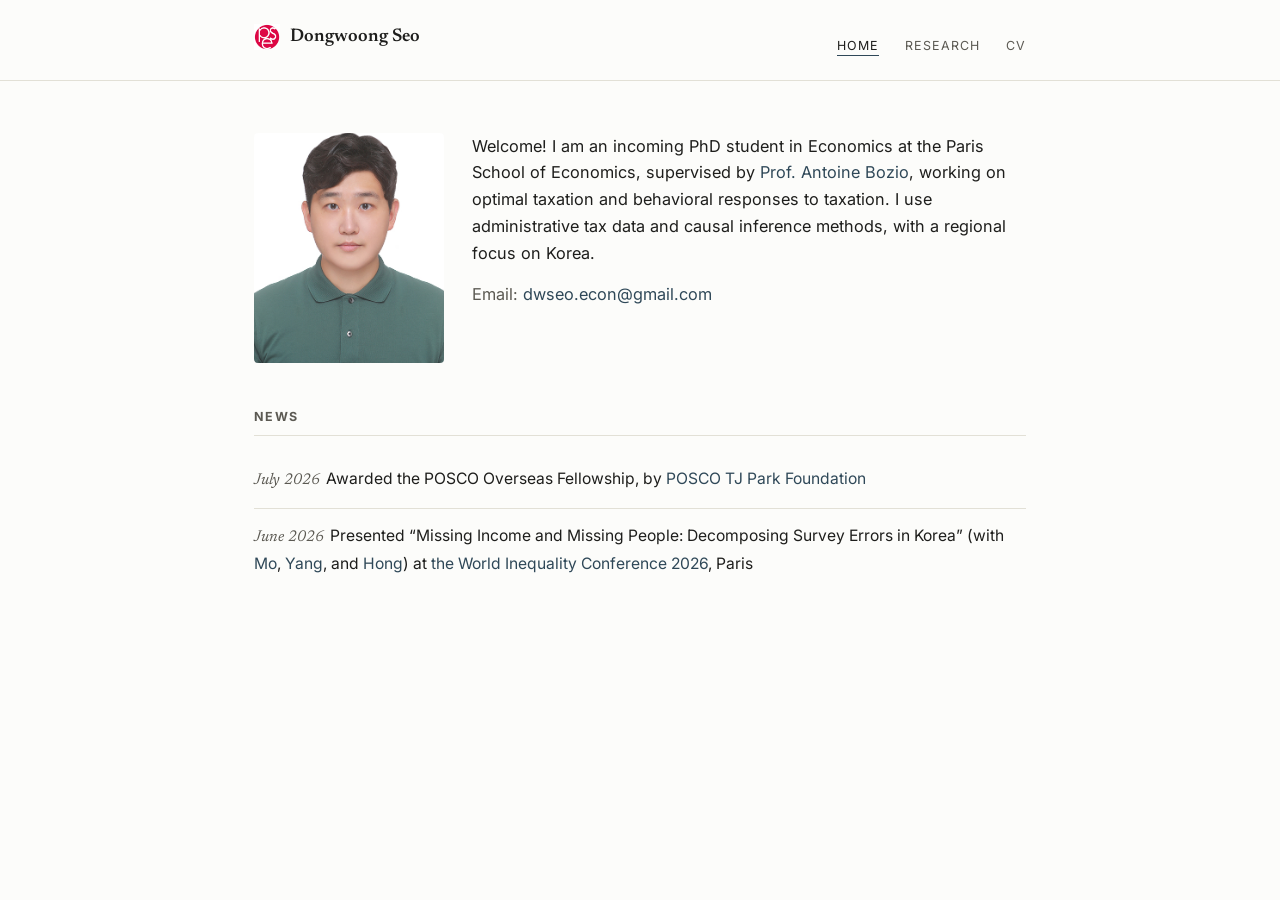
==== index.html @ e3798bc9 "update" ====
<!DOCTYPE html>
<html lang="en">
<head>
<meta charset="UTF-8">
<meta name="viewport" content="width=device-width, initial-scale=1">
<title>Dongwoong Seo</title>
<meta name="description" content="Dongwoong Seo — PhD student in Economics, Paris School of Economics. Optimal taxation and behavioral responses to taxation.">
<meta property="og:title" content="Dongwoong Seo">
<meta property="og:type" content="website">
<meta property="og:description" content="PhD student in Economics, Paris School of Economics. Optimal taxation and behavioral responses to taxation.">
<link rel="preconnect" href="https://fonts.googleapis.com">
<link rel="preconnect" href="https://fonts.gstatic.com" crossorigin>
<link href="https://fonts.googleapis.com/css2?family=Newsreader:wght@400;500;600&family=Inter:wght@400;500;600&display=swap" rel="stylesheet">
<style>
  :root{
    --bg:#fcfcfa;
    --ink:#1e1e1c;
    --ink-soft:#5b5952;
    --line:#e2e0d6;
    --accent:#2f4858;
    --serif:'Newsreader','Iowan Old Style',Georgia,'Times New Roman',serif;
    --sans:'Inter',-apple-system,BlinkMacSystemFont,'Segoe UI',sans-serif;
    --maxw:820px;
  }
  *{box-sizing:border-box;}
  body{
    margin:0; background:var(--bg); color:var(--ink);
    font-family:var(--sans); font-size:16px; line-height:1.65;
    -webkit-font-smoothing:antialiased;
  }
  a{color:var(--accent); text-decoration:none; border-bottom:1px solid transparent; transition:border-color .15s ease;}
  a:hover{border-bottom-color:var(--accent);}
  a:focus-visible{outline:2px solid var(--accent); outline-offset:2px; border-radius:2px;}
  .wrap{max-width:var(--maxw); margin:0 auto; padding:0 24px;}
  header.site-header{border-bottom:1px solid var(--line); padding:22px 0;}
  header.site-header .wrap{display:flex; align-items:baseline; justify-content:space-between; flex-wrap:wrap; gap:12px;}
  .brand{font-family:var(--serif); font-size:1.15rem; font-weight:600; color:var(--ink); display:flex; align-items:center; gap:10px;}
  .brand-logo{height:26px; width:auto;}
  .brand:hover{border-bottom:none; color:var(--accent);}
  nav.site-nav a{
    font-family:var(--sans); font-size:.78rem; letter-spacing:.08em; text-transform:uppercase;
    color:var(--ink-soft); margin-left:22px; border-bottom:1px solid transparent; padding-bottom:2px;
  }
  nav.site-nav a:first-child{margin-left:0;}
  nav.site-nav a:hover, nav.site-nav a.active{color:var(--ink); border-bottom-color:var(--accent);}
  main{padding:52px 0 80px;}
  h1{font-family:var(--serif); font-weight:600; font-size:2.1rem; margin:0 0 28px; letter-spacing:-.01em;}
  h2.eyebrow{
    font-family:var(--sans); font-size:.78rem; letter-spacing:.12em; text-transform:uppercase;
    color:var(--ink-soft); margin:44px 0 16px; padding-bottom:8px; border-bottom:1px solid var(--line);
  }
  .intro{display:flex; gap:28px; align-items:flex-start; flex-wrap:wrap; margin-bottom:8px;}
  .intro img{width:190px; height:230px; object-fit:cover; border-radius:4px; flex-shrink:0; background:var(--line);}
  .intro .bio{flex:1; min-width:240px;}
  .bio p{margin:0 0 14px; font-size:1.02rem;}
  .email{font-size:.95rem; color:var(--ink-soft);}
  ul.news{list-style:none; margin:0; padding:0;}
  ul.news li{padding:14px 0; border-bottom:1px solid var(--line); font-size:.98rem;}
  ul.news li:last-child{border-bottom:none;}
  ul.news .date{font-family:var(--serif); font-style:italic; color:var(--ink-soft); margin-right:6px;}
  @media (max-width:520px){
    .intro img{width:140px; height:170px;}
    h1{font-size:1.7rem;}
  }
</style>
</head>
<body>

<header class="site-header">
  <div class="wrap">
    <a class="brand" href="index.html">
      <img src="assets/pse_logo.jpg" alt="Paris School of Economics" class="brand-logo">
      Dongwoong Seo
    </a>
    <nav class="site-nav">
      <a href="index.html" class="active">Home</a>
      <a href="research.html">Research</a>
      <a href="cv.html">CV</a>
    </nav>
  </div>
</header>

<main>
  <div class="wrap">

    <div class="intro">
      <img src="assets/photo.png" alt="Dongwoong Seo">
      <div class="bio">
        <p>Welcome! I am an incoming PhD student in Economics at the Paris School of Economics, supervised by <a href="https://www.parisschoolofeconomics.com/bozio-antoine/en/index.htm">Prof. Antoine Bozio</a>, working on optimal taxation and behavioral responses to taxation. I use administrative tax data and causal inference methods, with a regional focus on Korea.</p>
        <p class="email">Email: <a href="mailto:dwseo.econ@gmail.com">dwseo.econ@gmail.com</a></p>
      </div>
    </div>

    <h2 class="eyebrow">News</h2>
    <ul class="news">
      <li><span class="date">July 2026</span>Awarded the POSCO Overseas Fellowship, by <a href="https://www.postf.org/en">POSCO TJ Park Foundation</a></li>
      <li><span class="date">June 2026</span>Presented &ldquo;Missing Income and Missing People: Decomposing Survey Errors in Korea&rdquo; (with <a href="https://sites.google.com/view/zhexunmo/home">Mo</a>, <a href="https://sites.google.com/view/lyang/">Yang</a>, and <a href="https://sites.google.com/view/sehyunhong/">Hong</a>) at <a href="https://inequalitylab.world/en/event/world-inequality-conference-2026/">the World Inequality Conference 2026</a>, Paris</li>
    </ul>

  </div>
</main>

</body>
</html>
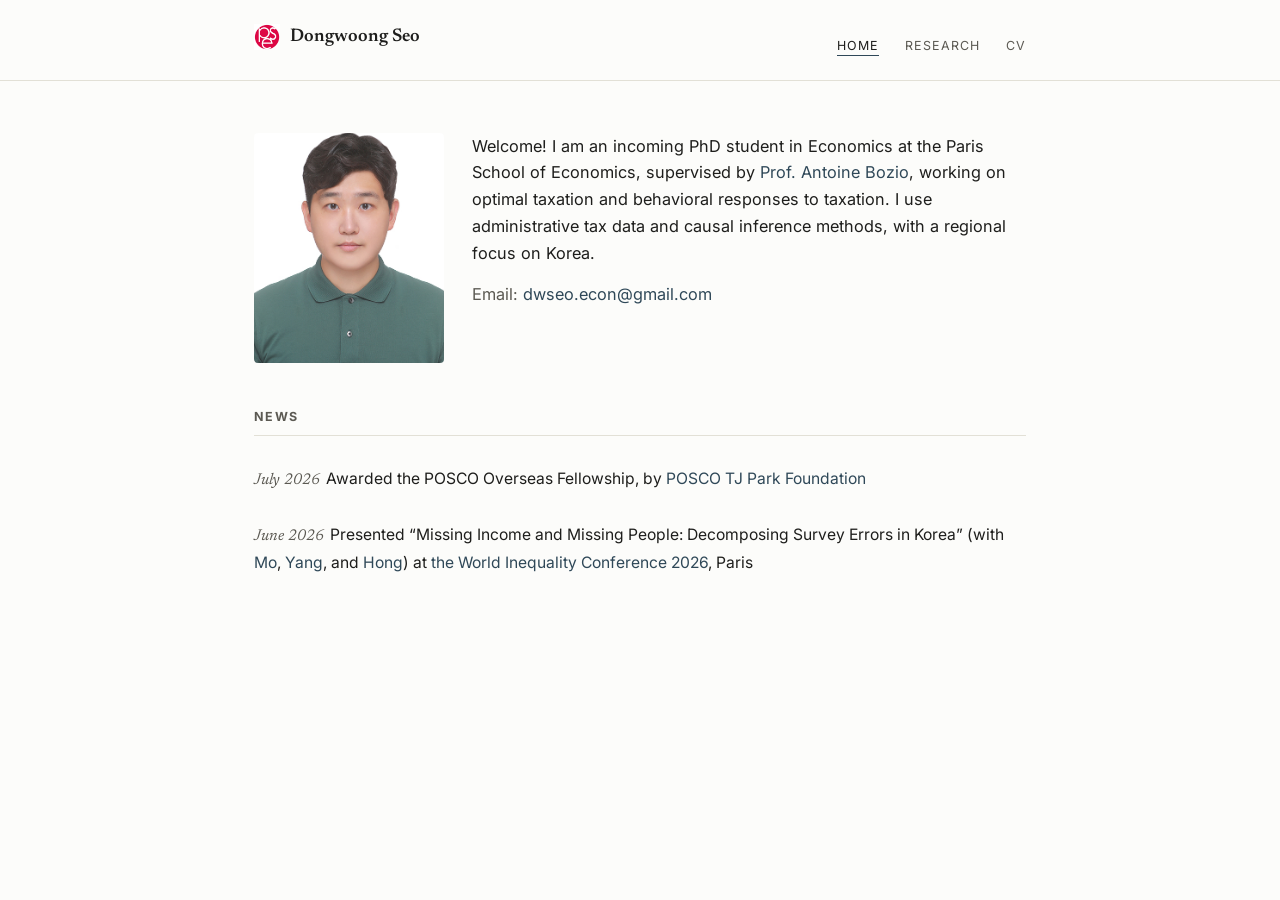
==== commit f1575b7b: "Update index.html" ====
--- a/index.html
+++ b/index.html
@@ -55,8 +55,7 @@
   .bio p{margin:0 0 14px; font-size:1.02rem;}
   .email{font-size:.95rem; color:var(--ink-soft);}
   ul.news{list-style:none; margin:0; padding:0;}
-  ul.news li{padding:14px 0; border-bottom:1px solid var(--line); font-size:.98rem;}
-  ul.news li:last-child{border-bottom:none;}
+  ul.news li{padding:14px 0; font-size:.98rem;}
   ul.news .date{font-family:var(--serif); font-style:italic; color:var(--ink-soft); margin-right:6px;}
   @media (max-width:520px){
     .intro img{width:140px; height:170px;}
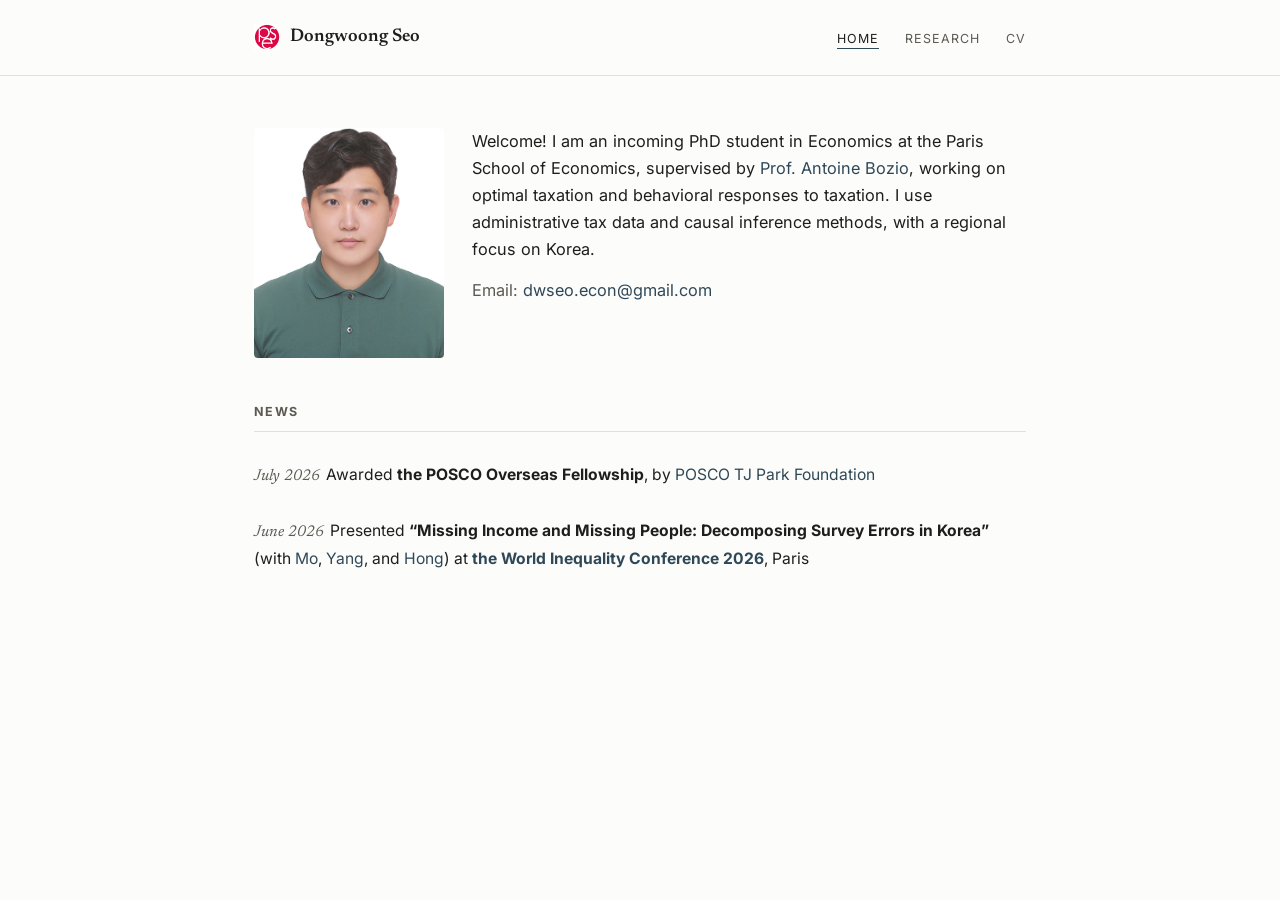
==== commit f1be5d1f: "updates" ====
--- a/index.html
+++ b/index.html
@@ -1,6 +1,7 @@
 <!DOCTYPE html>
 <html lang="en">
 <head>
+<meta name="google-site-verification" content="3j14vcpH-zvNJP-t5T4-k__dQVW7vxR4DlGUwAoXngc" />
 <meta charset="UTF-8">
 <meta name="viewport" content="width=device-width, initial-scale=1">
 <title>Dongwoong Seo</title>
@@ -33,7 +34,7 @@
   a:focus-visible{outline:2px solid var(--accent); outline-offset:2px; border-radius:2px;}
   .wrap{max-width:var(--maxw); margin:0 auto; padding:0 24px;}
   header.site-header{border-bottom:1px solid var(--line); padding:22px 0;}
-  header.site-header .wrap{display:flex; align-items:baseline; justify-content:space-between; flex-wrap:wrap; gap:12px;}
+  header.site-header .wrap{display:flex; align-items:center; justify-content:space-between; flex-wrap:wrap; gap:12px;}
   .brand{font-family:var(--serif); font-size:1.15rem; font-weight:600; color:var(--ink); display:flex; align-items:center; gap:10px;}
   .brand-logo{height:26px; width:auto;}
   .brand:hover{border-bottom:none; color:var(--accent);}
@@ -92,8 +93,8 @@
 
     <h2 class="eyebrow">News</h2>
     <ul class="news">
-      <li><span class="date">July 2026</span>Awarded the POSCO Overseas Fellowship, by <a href="https://www.postf.org/en">POSCO TJ Park Foundation</a></li>
-      <li><span class="date">June 2026</span>Presented &ldquo;Missing Income and Missing People: Decomposing Survey Errors in Korea&rdquo; (with <a href="https://sites.google.com/view/zhexunmo/home">Mo</a>, <a href="https://sites.google.com/view/lyang/">Yang</a>, and <a href="https://sites.google.com/view/sehyunhong/">Hong</a>) at <a href="https://inequalitylab.world/en/event/world-inequality-conference-2026/">the World Inequality Conference 2026</a>, Paris</li>
+      <li><span class="date">July 2026</span>Awarded <strong>the POSCO Overseas Fellowship</strong>, by <a href="https://www.postf.org/en">POSCO TJ Park Foundation</a></li>
+      <li><span class="date">June 2026</span>Presented <strong>&ldquo;Missing Income and Missing People: Decomposing Survey Errors in Korea&rdquo;</strong> (with <a href="https://sites.google.com/view/zhexunmo/home">Mo</a>, <a href="https://sites.google.com/view/lyang/">Yang</a>, and <a href="https://sites.google.com/view/sehyunhong/">Hong</a>) at <a href="https://inequalitylab.world/en/event/world-inequality-conference-2026/"><strong>the World Inequality Conference 2026</strong></a>, Paris</li>
     </ul>
 
   </div>
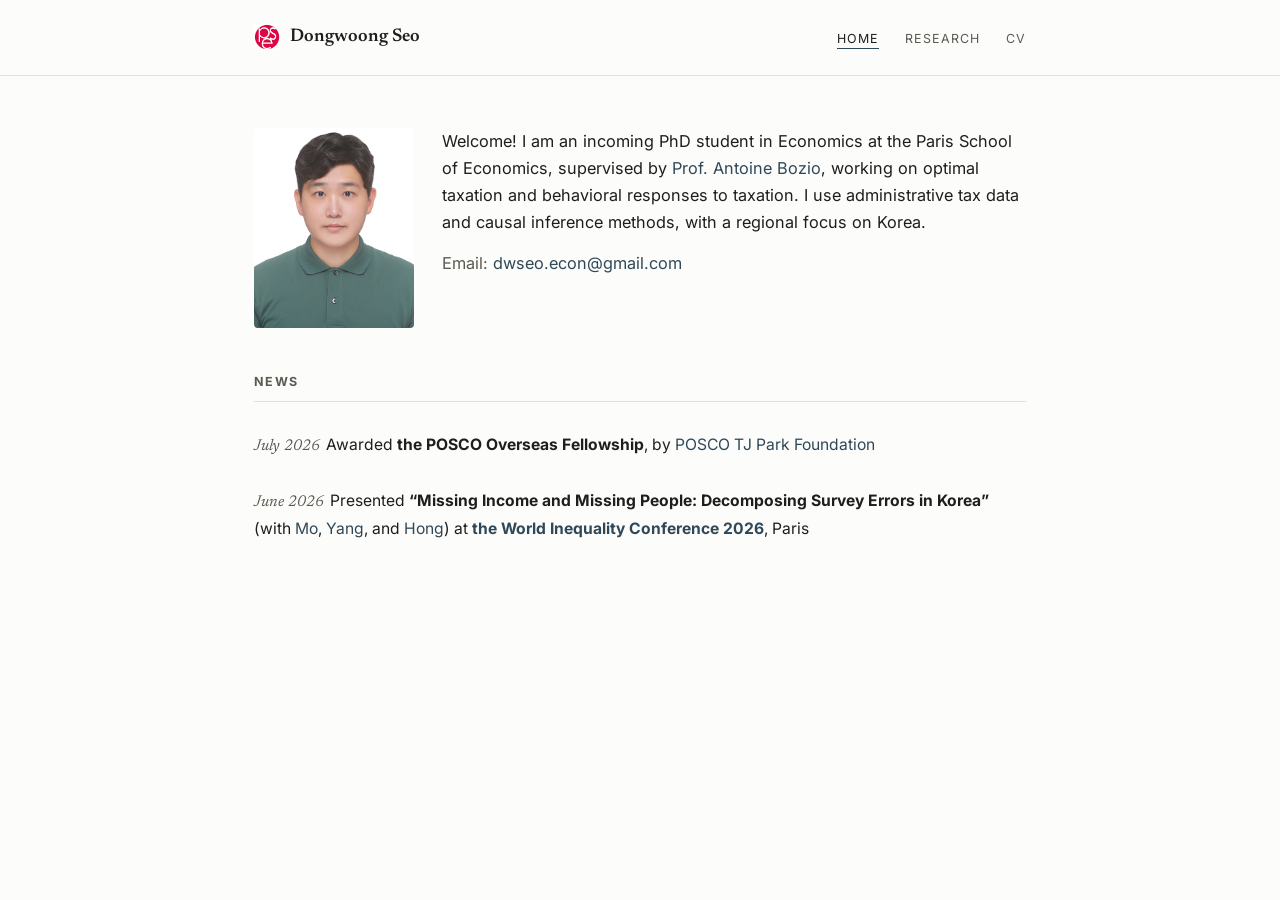
==== commit b709a956: "update" ====
--- a/index.html
+++ b/index.html
@@ -12,57 +12,7 @@
 <link rel="preconnect" href="https://fonts.googleapis.com">
 <link rel="preconnect" href="https://fonts.gstatic.com" crossorigin>
 <link href="https://fonts.googleapis.com/css2?family=Newsreader:wght@400;500;600&family=Inter:wght@400;500;600&display=swap" rel="stylesheet">
-<style>
-  :root{
-    --bg:#fcfcfa;
-    --ink:#1e1e1c;
-    --ink-soft:#5b5952;
-    --line:#e2e0d6;
-    --accent:#2f4858;
-    --serif:'Newsreader','Iowan Old Style',Georgia,'Times New Roman',serif;
-    --sans:'Inter',-apple-system,BlinkMacSystemFont,'Segoe UI',sans-serif;
-    --maxw:820px;
-  }
-  *{box-sizing:border-box;}
-  body{
-    margin:0; background:var(--bg); color:var(--ink);
-    font-family:var(--sans); font-size:16px; line-height:1.65;
-    -webkit-font-smoothing:antialiased;
-  }
-  a{color:var(--accent); text-decoration:none; border-bottom:1px solid transparent; transition:border-color .15s ease;}
-  a:hover{border-bottom-color:var(--accent);}
-  a:focus-visible{outline:2px solid var(--accent); outline-offset:2px; border-radius:2px;}
-  .wrap{max-width:var(--maxw); margin:0 auto; padding:0 24px;}
-  header.site-header{border-bottom:1px solid var(--line); padding:22px 0;}
-  header.site-header .wrap{display:flex; align-items:center; justify-content:space-between; flex-wrap:wrap; gap:12px;}
-  .brand{font-family:var(--serif); font-size:1.15rem; font-weight:600; color:var(--ink); display:flex; align-items:center; gap:10px;}
-  .brand-logo{height:26px; width:auto;}
-  .brand:hover{border-bottom:none; color:var(--accent);}
-  nav.site-nav a{
-    font-family:var(--sans); font-size:.78rem; letter-spacing:.08em; text-transform:uppercase;
-    color:var(--ink-soft); margin-left:22px; border-bottom:1px solid transparent; padding-bottom:2px;
-  }
-  nav.site-nav a:first-child{margin-left:0;}
-  nav.site-nav a:hover, nav.site-nav a.active{color:var(--ink); border-bottom-color:var(--accent);}
-  main{padding:52px 0 80px;}
-  h1{font-family:var(--serif); font-weight:600; font-size:2.1rem; margin:0 0 28px; letter-spacing:-.01em;}
-  h2.eyebrow{
-    font-family:var(--sans); font-size:.78rem; letter-spacing:.12em; text-transform:uppercase;
-    color:var(--ink-soft); margin:44px 0 16px; padding-bottom:8px; border-bottom:1px solid var(--line);
-  }
-  .intro{display:flex; gap:28px; align-items:flex-start; flex-wrap:wrap; margin-bottom:8px;}
-  .intro img{width:190px; height:230px; object-fit:cover; border-radius:4px; flex-shrink:0; background:var(--line);}
-  .intro .bio{flex:1; min-width:240px;}
-  .bio p{margin:0 0 14px; font-size:1.02rem;}
-  .email{font-size:.95rem; color:var(--ink-soft);}
-  ul.news{list-style:none; margin:0; padding:0;}
-  ul.news li{padding:14px 0; font-size:.98rem;}
-  ul.news .date{font-family:var(--serif); font-style:italic; color:var(--ink-soft); margin-right:6px;}
-  @media (max-width:520px){
-    .intro img{width:140px; height:170px;}
-    h1{font-size:1.7rem;}
-  }
-</style>
+<link rel="stylesheet" href="style.css">
 </head>
 <body>
 
@@ -72,6 +22,8 @@
       <img src="assets/pse_logo.jpg" alt="Paris School of Economics" class="brand-logo">
       Dongwoong Seo
     </a>
+    <input type="checkbox" id="nav-toggle" class="nav-toggle-checkbox">
+    <label for="nav-toggle" class="nav-toggle-label">&#9776;</label>
     <nav class="site-nav">
       <a href="index.html" class="active">Home</a>
       <a href="research.html">Research</a>
--- a/style.css
+++ b/style.css
@@ -0,0 +1,86 @@
+:root{
+  --bg:#fcfcfa;
+  --ink:#1e1e1c;
+  --ink-soft:#5b5952;
+  --line:#e2e0d6;
+  --accent:#2f4858;
+  --unavailable:#b7b4a8;
+  --serif:'Newsreader','Iowan Old Style',Georgia,'Times New Roman',serif;
+  --sans:'Inter',-apple-system,BlinkMacSystemFont,'Segoe UI',sans-serif;
+  --maxw:820px;
+}
+*{box-sizing:border-box;}
+body{
+  margin:0; background:var(--bg); color:var(--ink);
+  font-family:var(--sans); font-size:16px; line-height:1.65;
+  -webkit-font-smoothing:antialiased;
+}
+a{color:var(--accent); text-decoration:none; border-bottom:1px solid transparent; transition:border-color .15s ease;}
+a:hover{border-bottom-color:var(--accent);}
+a:focus-visible{outline:2px solid var(--accent); outline-offset:2px; border-radius:2px;}
+
+.wrap{max-width:var(--maxw); margin:0 auto; padding:0 24px;}
+
+header.site-header{border-bottom:1px solid var(--line); padding:22px 0;}
+header.site-header .wrap{display:flex; align-items:center; justify-content:space-between; flex-wrap:wrap; gap:12px;}
+.brand{font-family:var(--serif); font-size:1.15rem; font-weight:600; color:var(--ink); display:flex; align-items:center; gap:10px;}
+.brand-logo{height:26px; width:auto;}
+.brand:hover{border-bottom:none; color:var(--accent);}
+
+/* Tab-style nav */
+nav.site-nav a{
+  font-family:var(--sans); font-size:.78rem; letter-spacing:.08em; text-transform:uppercase;
+  color:var(--ink-soft); margin-left:22px; border-bottom:1px solid transparent; padding-bottom:2px;
+}
+nav.site-nav a:first-child{margin-left:0;}
+nav.site-nav a:hover, nav.site-nav a.active{color:var(--ink); border-bottom-color:var(--accent);}
+
+.nav-toggle-checkbox{display:none;}
+.nav-toggle-label{display:none; cursor:pointer; font-size:1.5rem; line-height:1; padding:4px 8px; color:var(--ink);}
+
+main{padding:52px 0 80px;}
+main p{font-size:1.02rem;}
+
+h1{font-family:var(--serif); font-weight:600; font-size:2.1rem; margin:0 0 28px; letter-spacing:-.01em;}
+
+h2.eyebrow{
+  font-family:var(--sans); font-size:.78rem; letter-spacing:.12em; text-transform:uppercase;
+  color:var(--ink-soft); margin:44px 0 16px; padding-bottom:8px; border-bottom:1px solid var(--line);
+}
+h1 + h2.eyebrow{margin-top:0;}
+
+/* Home: photo + bio intro */
+.intro{display:flex; gap:28px; align-items:flex-start; flex-wrap:wrap; margin-bottom:8px;}
+.intro img{width:160px; height:200px; object-fit:cover; border-radius:4px; flex-shrink:0; background:var(--line);}.intro .bio{flex:1; min-width:240px;}
+.bio p{margin:0 0 14px; font-size:1.02rem;}
+.email{font-size:.95rem; color:var(--ink-soft);}
+
+/* Home: news list */
+ul.news{list-style:none; margin:0; padding:0;}
+ul.news li{padding:14px 0; font-size:.98rem;}
+ul.news .date{font-family:var(--serif); font-style:italic; color:var(--ink-soft); margin-right:6px;}
+
+/* Research: publication list */
+.pub{margin-bottom:40px;}
+.pub h3{font-family:var(--serif); font-weight:600; font-size:1.12rem; margin:0 0 6px; line-height:1.4;}
+.pub .authors{font-size:.92rem; color:var(--ink-soft); margin-bottom:8px;}
+.pub .links{font-size:.8rem; letter-spacing:.04em; text-transform:uppercase;}
+.pub .links .sep{margin:0 8px; color:var(--line);}
+.pub .links .unavailable{color:var(--unavailable); cursor:default;}
+.pub .note{font-size:.92rem; color:var(--ink-soft); margin-top:10px;}
+
+@media (max-width:520px){
+  h1{font-size:1.7rem;}
+  header.site-header .wrap{row-gap:14px;}
+  .brand-logo{height:32px;}
+
+  .nav-toggle-label{display:block;}
+  nav.site-nav{display:none; width:100%; margin-top:4px;}
+  nav.site-nav a{display:block; margin-left:0; padding:10px 0; border-bottom:1px solid var(--line);}
+  nav.site-nav a:last-child{border-bottom:none;}
+  .nav-toggle-checkbox:checked ~ nav.site-nav{display:block;}
+
+  /* keep photo beside the text instead of stacking, just smaller */
+  .intro{gap:16px;}
+.intro img{width:160px; height:200px; object-fit:cover; border-radius:4px; flex-shrink:0; background:var(--line);}  .intro .bio{min-width:0;}
+}
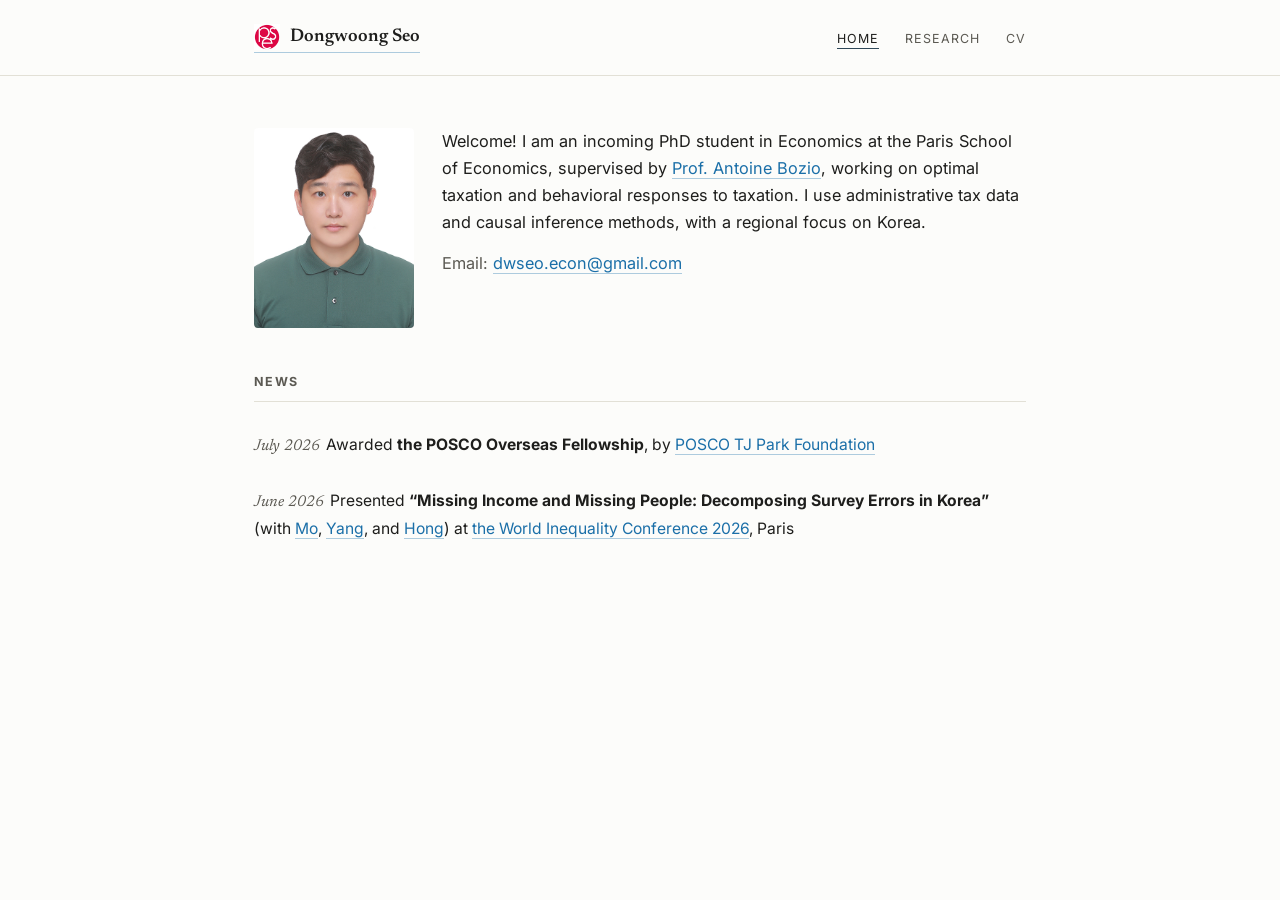
==== commit cbe70364: "update" ====
--- a/index.html
+++ b/index.html
@@ -46,7 +46,7 @@
     <h2 class="eyebrow">News</h2>
     <ul class="news">
       <li><span class="date">July 2026</span>Awarded <strong>the POSCO Overseas Fellowship</strong>, by <a href="https://www.postf.org/en">POSCO TJ Park Foundation</a></li>
-      <li><span class="date">June 2026</span>Presented <strong>&ldquo;Missing Income and Missing People: Decomposing Survey Errors in Korea&rdquo;</strong> (with <a href="https://sites.google.com/view/zhexunmo/home">Mo</a>, <a href="https://sites.google.com/view/lyang/">Yang</a>, and <a href="https://sites.google.com/view/sehyunhong/">Hong</a>) at <a href="https://inequalitylab.world/en/event/world-inequality-conference-2026/"><strong>the World Inequality Conference 2026</strong></a>, Paris</li>
+      <li><span class="date">June 2026</span>Presented <strong>&ldquo;Missing Income and Missing People: Decomposing Survey Errors in Korea&rdquo;</strong> (with <a href="https://sites.google.com/view/zhexunmo/home">Mo</a>, <a href="https://sites.google.com/view/lyang/">Yang</a>, and <a href="https://sites.google.com/view/sehyunhong/">Hong</a>) at <a href="https://inequalitylab.world/en/event/world-inequality-conference-2026/">the World Inequality Conference 2026</a>, Paris</li>
     </ul>
 
   </div>
--- a/style.css
+++ b/style.css
@@ -1,6 +1,7 @@
 :root{
   --bg:#fcfcfa;
   --ink:#1e1e1c;
+  --link:#1b6fa8;
   --ink-soft:#5b5952;
   --line:#e2e0d6;
   --accent:#2f4858;
@@ -15,8 +16,8 @@
   font-family:var(--sans); font-size:16px; line-height:1.65;
   -webkit-font-smoothing:antialiased;
 }
-a{color:var(--accent); text-decoration:none; border-bottom:1px solid transparent; transition:border-color .15s ease;}
-a:hover{border-bottom-color:var(--accent);}
+a{color:var(--link); text-decoration:none; border-bottom:1px solid rgba(27,111,168,.35); transition:border-color .15s ease;}
+a:hover{border-bottom-color:var(--link);}
 a:focus-visible{outline:2px solid var(--accent); outline-offset:2px; border-radius:2px;}
 
 .wrap{max-width:var(--maxw); margin:0 auto; padding:0 24px;}
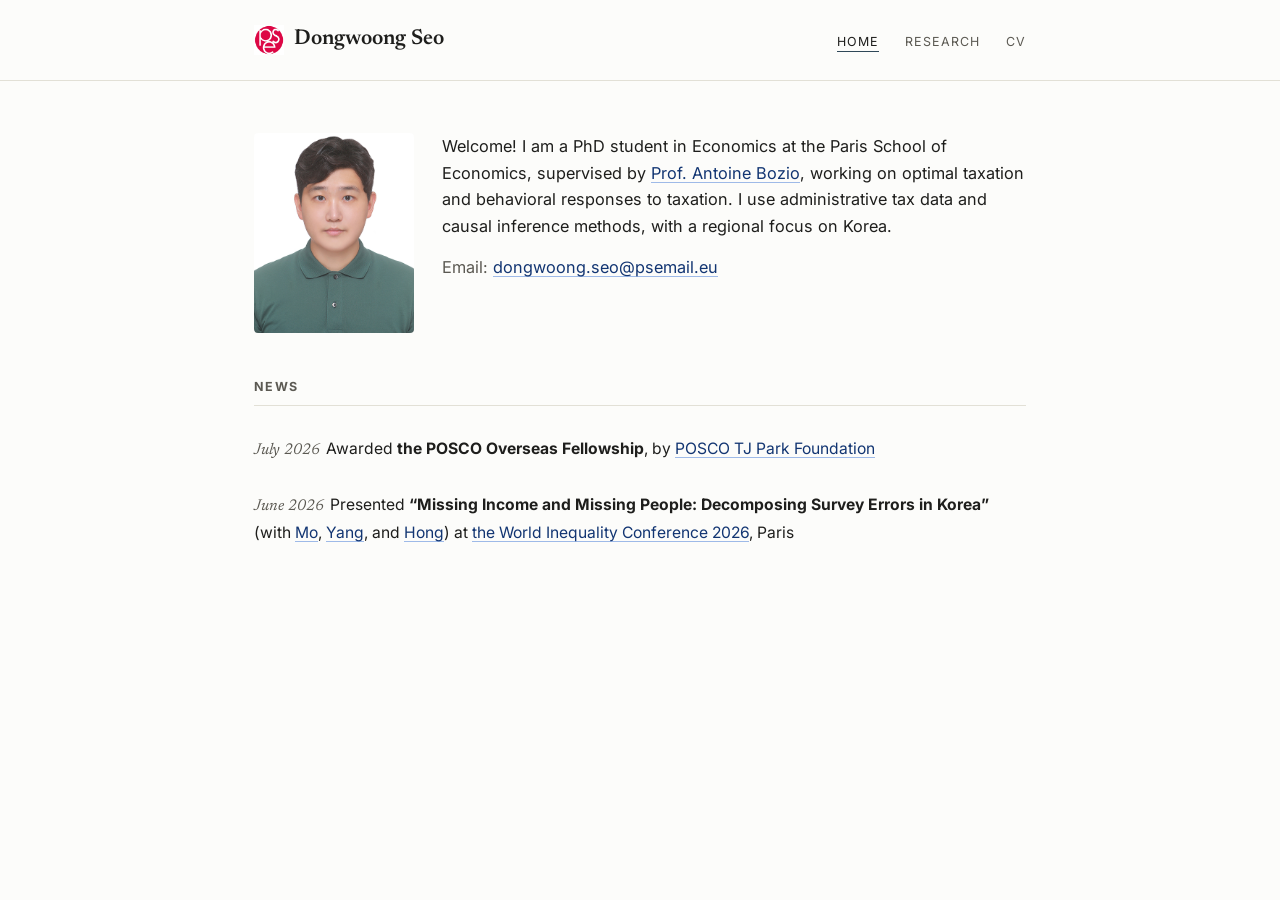
==== commit 714038ec: "update ." ====
--- a/index.html
+++ b/index.html
@@ -38,8 +38,8 @@
     <div class="intro">
       <img src="assets/photo.png" alt="Dongwoong Seo">
       <div class="bio">
-        <p>Welcome! I am an incoming PhD student in Economics at the Paris School of Economics, supervised by <a href="https://www.parisschoolofeconomics.com/bozio-antoine/en/index.htm">Prof. Antoine Bozio</a>, working on optimal taxation and behavioral responses to taxation. I use administrative tax data and causal inference methods, with a regional focus on Korea.</p>
-        <p class="email">Email: <a href="mailto:dwseo.econ@gmail.com">dwseo.econ@gmail.com</a></p>
+        <p>Welcome! I am a PhD student in Economics at the Paris School of Economics, supervised by <a href="https://www.parisschoolofeconomics.com/bozio-antoine/en/index.htm">Prof. Antoine Bozio</a>, working on optimal taxation and behavioral responses to taxation. I use administrative tax data and causal inference methods, with a regional focus on Korea.</p>
+        <p class="email">Email: <a href="mailto:dwseo.econ@gmail.com">dongwoong.seo@psemail.eu</a></p>
       </div>
     </div>
 
--- a/style.css
+++ b/style.css
@@ -1,10 +1,10 @@
 :root{
   --bg:#fcfcfa;
   --ink:#1e1e1c;
-  --link:#1b6fa8;
   --ink-soft:#5b5952;
   --line:#e2e0d6;
   --accent:#2f4858;
+  --link:#123572;
   --unavailable:#b7b4a8;
   --serif:'Newsreader','Iowan Old Style',Georgia,'Times New Roman',serif;
   --sans:'Inter',-apple-system,BlinkMacSystemFont,'Segoe UI',sans-serif;
@@ -16,51 +16,55 @@
   font-family:var(--sans); font-size:16px; line-height:1.65;
   -webkit-font-smoothing:antialiased;
 }
-a{color:var(--link); text-decoration:none; border-bottom:1px solid rgba(27,111,168,.35); transition:border-color .15s ease;}
-a:hover{border-bottom-color:var(--link);}
-a:focus-visible{outline:2px solid var(--accent); outline-offset:2px; border-radius:2px;}
-
+a{
+  color:var(--link); text-decoration:underline; text-decoration-color:rgba(17,85,204,.4);
+  text-underline-offset:3px; transition:text-decoration-color .15s ease;
+}
+a:hover{text-decoration-color:var(--link);}
+a:focus-visible{outline:2px solid var(--link); outline-offset:2px; border-radius:2px;}
+ 
 .wrap{max-width:var(--maxw); margin:0 auto; padding:0 24px;}
-
+ 
 header.site-header{border-bottom:1px solid var(--line); padding:22px 0;}
 header.site-header .wrap{display:flex; align-items:center; justify-content:space-between; flex-wrap:wrap; gap:12px;}
-.brand{font-family:var(--serif); font-size:1.15rem; font-weight:600; color:var(--ink); display:flex; align-items:center; gap:10px;}
-.brand-logo{height:26px; width:auto;}
-.brand:hover{border-bottom:none; color:var(--accent);}
-
-/* Tab-style nav */
+.brand{font-family:var(--serif); font-size:1.35rem; font-weight:600; color:var(--ink); text-decoration:none; display:flex; align-items:center; gap:10px;}
+.brand-logo{height:30px; width:auto; text-decoration:none;}
+.brand:hover{color:var(--accent); text-decoration:none;}
+ 
+/* Underline-tab nav (not the global link underline above) */
 nav.site-nav a{
   font-family:var(--sans); font-size:.78rem; letter-spacing:.08em; text-transform:uppercase;
-  color:var(--ink-soft); margin-left:22px; border-bottom:1px solid transparent; padding-bottom:2px;
+  color:var(--ink-soft); text-decoration:none; margin-left:22px; border-bottom:1px solid transparent; padding-bottom:2px;
 }
 nav.site-nav a:first-child{margin-left:0;}
 nav.site-nav a:hover, nav.site-nav a.active{color:var(--ink); border-bottom-color:var(--accent);}
-
+ 
 .nav-toggle-checkbox{display:none;}
 .nav-toggle-label{display:none; cursor:pointer; font-size:1.5rem; line-height:1; padding:4px 8px; color:var(--ink);}
-
+ 
 main{padding:52px 0 80px;}
 main p{font-size:1.02rem;}
-
+ 
 h1{font-family:var(--serif); font-weight:600; font-size:2.1rem; margin:0 0 28px; letter-spacing:-.01em;}
-
+ 
 h2.eyebrow{
   font-family:var(--sans); font-size:.78rem; letter-spacing:.12em; text-transform:uppercase;
   color:var(--ink-soft); margin:44px 0 16px; padding-bottom:8px; border-bottom:1px solid var(--line);
 }
 h1 + h2.eyebrow{margin-top:0;}
-
+ 
 /* Home: photo + bio intro */
 .intro{display:flex; gap:28px; align-items:flex-start; flex-wrap:wrap; margin-bottom:8px;}
-.intro img{width:160px; height:200px; object-fit:cover; border-radius:4px; flex-shrink:0; background:var(--line);}.intro .bio{flex:1; min-width:240px;}
+.intro img{width:160px; height:200px; object-fit:cover; border-radius:4px; flex-shrink:0; background:var(--line);}
+.intro .bio{flex:1; min-width:240px;}
 .bio p{margin:0 0 14px; font-size:1.02rem;}
 .email{font-size:.95rem; color:var(--ink-soft);}
-
+ 
 /* Home: news list */
 ul.news{list-style:none; margin:0; padding:0;}
 ul.news li{padding:14px 0; font-size:.98rem;}
 ul.news .date{font-family:var(--serif); font-style:italic; color:var(--ink-soft); margin-right:6px;}
-
+ 
 /* Research: publication list */
 .pub{margin-bottom:40px;}
 .pub h3{font-family:var(--serif); font-weight:600; font-size:1.12rem; margin:0 0 6px; line-height:1.4;}
@@ -69,19 +73,20 @@
 .pub .links .sep{margin:0 8px; color:var(--line);}
 .pub .links .unavailable{color:var(--unavailable); cursor:default;}
 .pub .note{font-size:.92rem; color:var(--ink-soft); margin-top:10px;}
-
+ 
 @media (max-width:520px){
   h1{font-size:1.7rem;}
   header.site-header .wrap{row-gap:14px;}
-  .brand-logo{height:32px;}
-
+  .brand-logo{height:36px;}
+ 
   .nav-toggle-label{display:block;}
   nav.site-nav{display:none; width:100%; margin-top:4px;}
   nav.site-nav a{display:block; margin-left:0; padding:10px 0; border-bottom:1px solid var(--line);}
   nav.site-nav a:last-child{border-bottom:none;}
   .nav-toggle-checkbox:checked ~ nav.site-nav{display:block;}
-
+ 
   /* keep photo beside the text instead of stacking, just smaller */
   .intro{gap:16px;}
-.intro img{width:160px; height:200px; object-fit:cover; border-radius:4px; flex-shrink:0; background:var(--line);}  .intro .bio{min-width:0;}
+  .intro img{width:160px; height:200px;}
+  .intro .bio{min-width:0;}
 }
